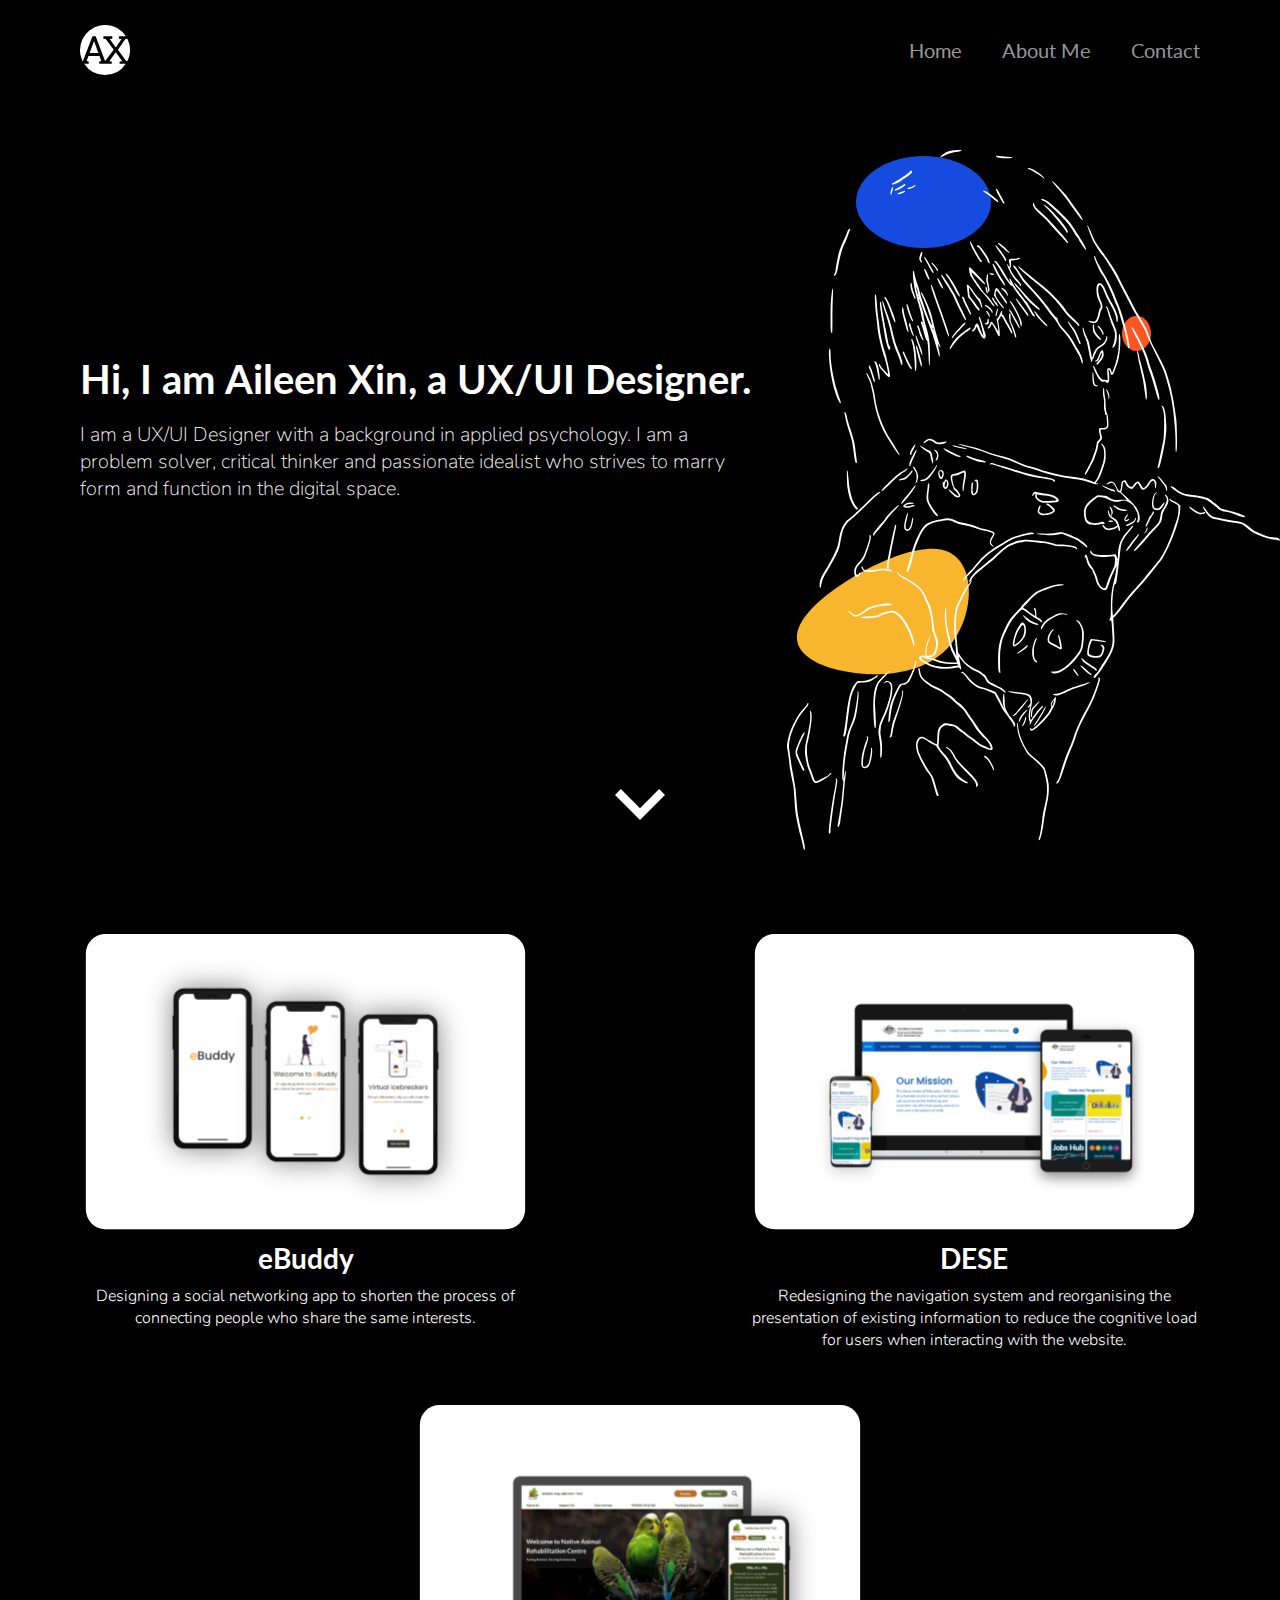
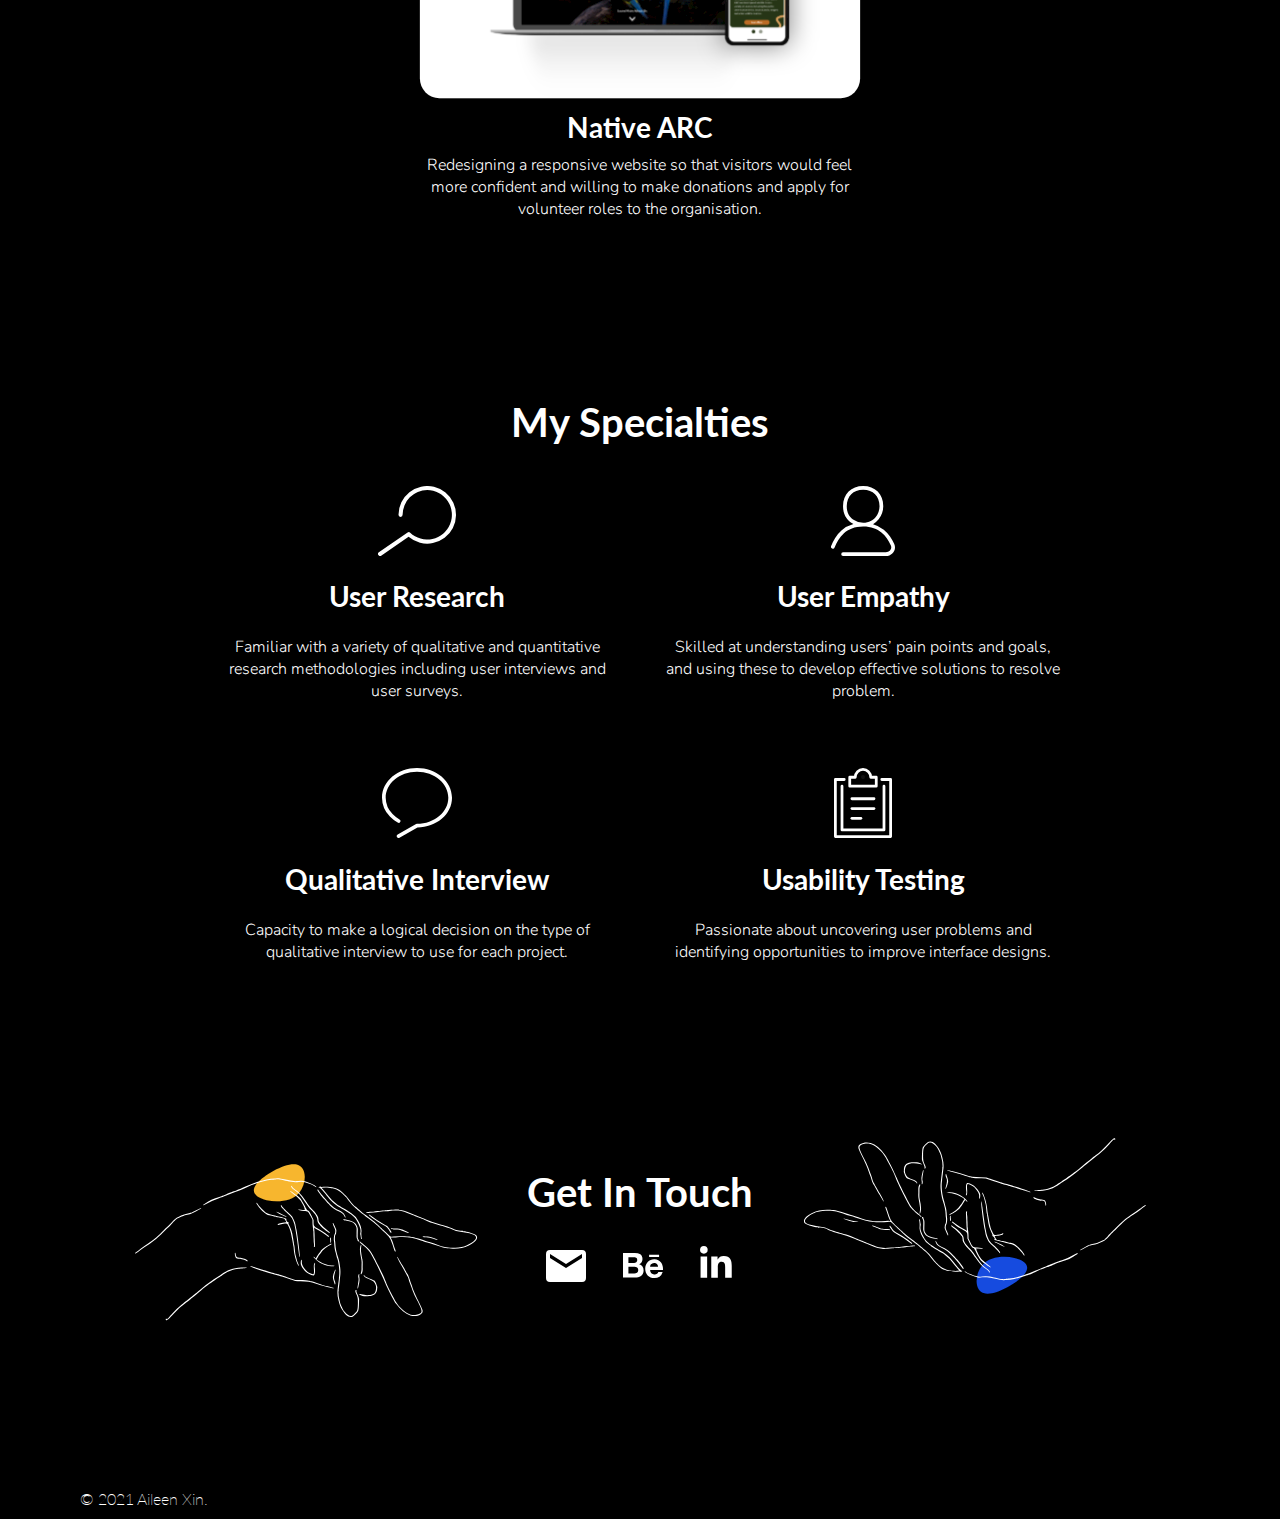
==== index.html @ 8c982981 "Summary" ====
<!doctype html>

<html lang="en">

<head>
  <meta charset="utf-8">
  <title>Aileen Xin's Portfolio</title>
  <meta name="description" content="The HTML5 Herald">
  <meta name="author" content="SitePoint">
  <meta name="viewport" content="width=device-width, initial-scale=1.0">
  <link rel="stylesheet" href="css/style.css">
  <link rel="stylesheet" href="css/header.css">
  <link rel="stylesheet" href="css/footer.css">
  <link rel="preconnect" href="https://fonts.gstatic.com">
  <link rel="preconnect" href="https://fonts.gstatic.com">
  <link href="https://fonts.googleapis.com/css2?family=Lato:ital,wght@0,100;0,300;0,400;0,700;0,900;1,100;1,300;1,400;1,700;1,900&family=Nunito:ital,wght@0,200;0,300;0,400;0,600;0,700;0,800;0,900;1,200;1,300;1,400;1,600;1,700;1,800;1,900&display=swap" rel="stylesheet">
</head>

<body>
  <header class="navigation">
    <img src="images/logo.svg" alt="logo" class="logo">
    <ul class="navigation-links">
      <li class='navigation-link'><a href="index.html">Home</a></li>
      <li class='navigation-link'><a href="about.html">About Me</a></li>
      <li class='navigation-link'><a href="contact.html">Contact</a></li>
    </ul>
    <img src="images/ic_menu_24px.svg" alt="hamburger" class="hamburger">
  </header>

  <section class="content">
    <div class="self-introduction">
      <h1>Hi, I am Aileen Xin, a UX/UI Designer.</h1>
      <p>I am a UX/UI Designer with a background in applied psychology. I am a problem solver, critical thinker and
        passionate idealist who strives to marry form and function in the digital space. </p>
    </div>
    <div class="img-myself">
    <img src="images/myself.svg" alt="myself" class="myself">
    
    <svg class="blue-eclipse" xmlns="http://www.w3.org/2000/svg" xmlns:xlink="http://www.w3.org/1999/xlink" width="153" height="110" viewBox="0 0 153 110">
  <defs>
    <filter id="Ellipse_1" x="0" y="0" width="153" height="110" filterUnits="userSpaceOnUse">
      <feOffset dy="3" input="SourceAlpha"/>
      <feGaussianBlur stdDeviation="3" result="blur"/>
      <feFlood flood-opacity="0.161"/>
      <feComposite operator="in" in2="blur"/>
      <feComposite in="SourceGraphic"/>
    </filter>
  </defs>
  <g transform="matrix(1, 0, 0, 1, 0, 0)" filter="url(#Ellipse_1)">
    <ellipse id="Ellipse_1-2" data-name="Ellipse 1" cx="67.5" cy="46" rx="67.5" ry="46" transform="translate(9 6)" fill="#144cdf"/>
  </g>
</svg>

<svg class="yellow-eclipse" xmlns="http://www.w3.org/2000/svg" xmlns:xlink="http://www.w3.org/1999/xlink" width="220.532" height="227.533" viewBox="0 0 220.532 227.533">
  <defs>
    <filter id="Path_10" x="0" y="0" width="220.532" height="227.533" filterUnits="userSpaceOnUse">
      <feOffset dy="3" input="SourceAlpha"/>
      <feGaussianBlur stdDeviation="3" result="blur"/>
      <feFlood flood-opacity="0.161"/>
      <feComposite operator="in" in2="blur"/>
      <feComposite in="SourceGraphic"/>
    </filter>
  </defs>
  <g transform="matrix(1, 0, 0, 1, 0, 0)" filter="url(#Path_10)">
    <path id="Path_10-2" data-name="Path 10" d="M1656.349,135.7c-38.669-7.5-44.36,21.519-34.06,56.543s36.59,76.056,75.259,83.552,89.717-18.545,79.417-53.569S1695.018,143.2,1656.349,135.7Z" transform="translate(-892.96 1496.13) rotate(-61)" fill="#f7b62d"/>
  </g>
</svg>

 <svg class="red-eclipse" xmlns="http://www.w3.org/2000/svg" xmlns:xlink="http://www.w3.org/1999/xlink" width="47" height="53" viewBox="0 0 47 53">
  <defs>
    <filter id="Path_227" x="0" y="0" width="47" height="53" filterUnits="userSpaceOnUse">
      <feOffset dy="3" input="SourceAlpha"/>
      <feGaussianBlur stdDeviation="3" result="blur"/>
      <feFlood flood-opacity="0.161"/>
      <feComposite operator="in" in2="blur"/>
      <feComposite in="SourceGraphic"/>
    </filter>
  </defs>
  <g transform="matrix(1, 0, 0, 1, 0, 0)" filter="url(#Path_227)">
    <path id="Path_227-2" data-name="Path 227" d="M14.5,0C22.508,0,29,7.835,29,17.5S22.508,35,14.5,35,0,27.165,0,17.5,6.492,0,14.5,0Z" transform="translate(9 6)" fill="#fe5621"/>
  </g>
</svg>

    </div>
    <a href="#content-case-study">
    <img src="images/arrow.svg" alt="arrow" class="arrow">
    </a>
  </section>

  <section id="content-case-study" class="content-case-study">
    <div id="case1" class="case-study">
      <img src="images/ebuddy.svg" alt="ebuddy" class="case-study-img">
      <h3><span>eBuddy</span></h3>
      <p>Designing a social networking app to shorten the process of connecting people who share the same interests. </p>
    </div>

    <div id="case2" class="case-study">
      <img src="images/DESE.svg" alt="DESE" class="case-study-img">
      <h3><span>DESE</span></h3>
      <p>Redesigning the navigation system and reorganising the presentation of existing information to reduce the cognitive load for users when interacting with the website. </p>
    </div>

    <div id="case3" class="case-study">
      <img src="images/Native ARC.svg" alt="Native ARC" class="case-study-img">
      <h3><span>Native ARC</span></h3>
      <p>Redesigning a responsive website so that visitors would feel more confident and willing to make donations and apply for volunteer roles to the organisation.</p>
    </div>
  </section>

  <section class="content-special">
      <h1>My Specialties </h1>
    <div class="content-special-info">
    <div id="user-research" class="special">
      <div class="img-container">
      <img src="images/Icon_search.svg" alt="search" class="special-img">
      </div>
      <h2>User Research</h2>
      <p>Familiar with a variety of qualitative and quantitative research methodologies including user interviews and user surveys.</p>
    </div>

    <div id="user-empathy" class="special">
      <div class="img-container">
      <img src="images/Icon_profile.svg" alt="profile" class="special-img">
      </div>
      <h2>User Empathy</h2>
      <p>Skilled at understanding users’ pain points and goals, and using these to develop effective solutions to resolve problem.</p>
    </div>

    <div id="qualitative-interview" class="special">
      <div class="img-container">
      <img src="images/Icon_message.svg" alt="message" class="special-img">
      </div>
      <h2>Qualitative Interview</h2>
      <p> Capacity to make a logical decision on the type of qualitative interview to use for each project.</p>
    </div>

    <div id="usability-testing" class="special">
      <div class="img-container">
        <img src="images/notes.svg" alt="note" class="special-img">
      </div>
      <h2>Usability Testing</h2>
      <p>Passionate about uncovering user problems and identifying opportunities to improve interface designs.</p>
    </div>
    </div>
  </section>

  <section class="get-in-touch">
    <img src="images/Hand-left.svg" alt="left hand" class="left-hand">
    <div class="get-info">
      <h1>Get In Touch</h1>
      <div class="social-media">
      <a href="#"><svg xmlns="http://www.w3.org/2000/svg" id="Component_35_1" data-name="Component 35 – 1" width="40" height="40" viewBox="0 0 40 40">
        <rect id="Rectangle_1146" data-name="Rectangle 1146" width="40" height="40"  opacity="0"/>
        <g id="ic_email_24px" transform="translate(0 4)">
          <path id="Path_447" data-name="Path 447" d="M38,4H6A4,4,0,0,0,2.02,8L2,32a4.012,4.012,0,0,0,4,4H38a4.012,4.012,0,0,0,4-4V8A4.012,4.012,0,0,0,38,4Zm0,8L22,22,6,12V8L22,18,38,8Z" transform="translate(-2 -4)"/>
        </g>
      </svg></a>

      <a href="https://www.behance.net/aileenxin"><svg xmlns="http://www.w3.org/2000/svg" id="Component_36_1" data-name="Component 36 – 1" width="40" height="40" viewBox="0 0 40 40">
        <rect id="Rectangle_1147" data-name="Rectangle 1147" width="40" height="40" opacity="0"/>
        <g id="bxl-behance" transform="translate(0 7)">
          <path id="Path_445" data-name="Path 445" d="M13.6,5.731a15.291,15.291,0,0,1,3.209.31,6.988,6.988,0,0,1,2.485,1.016A4.793,4.793,0,0,1,20.9,8.934a6.626,6.626,0,0,1,.56,2.885,5.394,5.394,0,0,1-.842,3.1,6.088,6.088,0,0,1-2.511,2.029,5.9,5.9,0,0,1,3.379,2.291A6.835,6.835,0,0,1,22.6,23.19a6.8,6.8,0,0,1-.716,3.225,6.217,6.217,0,0,1-1.947,2.227,8.626,8.626,0,0,1-2.8,1.279,12.569,12.569,0,0,1-3.217.412H2V5.731Zm-.7,9.94a3.917,3.917,0,0,0,2.383-.69,2.587,2.587,0,0,0,.926-2.237,2.955,2.955,0,0,0-.3-1.413,2.227,2.227,0,0,0-.834-.856,3.365,3.365,0,0,0-1.193-.43,7.215,7.215,0,0,0-1.393-.122H7.418v5.748Zm.3,10.474a6.894,6.894,0,0,0,1.519-.154,3.543,3.543,0,0,0,1.273-.522,2.586,2.586,0,0,0,.88-.982,3.421,3.421,0,0,0,.324-1.6,3.216,3.216,0,0,0-1.066-2.715,4.57,4.57,0,0,0-2.827-.808H7.418v6.777H13.2Zm17.123-.082a4.355,4.355,0,0,0,3.167,1.076,4.384,4.384,0,0,0,2.555-.746,3.153,3.153,0,0,0,1.305-1.579h4.308a8.164,8.164,0,0,1-3.177,4.6,9.241,9.241,0,0,1-5.158,1.385,10.235,10.235,0,0,1-3.8-.674,8.063,8.063,0,0,1-2.877-1.915,8.736,8.736,0,0,1-1.809-2.969,10.861,10.861,0,0,1-.64-3.8,10.44,10.44,0,0,1,.658-3.726,8.748,8.748,0,0,1,1.867-2.985,8.871,8.871,0,0,1,2.887-1.987,9.264,9.264,0,0,1,3.714-.724,8.462,8.462,0,0,1,3.956.88,7.931,7.931,0,0,1,2.779,2.363,9.645,9.645,0,0,1,1.565,3.381,12.57,12.57,0,0,1,.342,3.964H29.112a5,5,0,0,0,1.211,3.457ZM35.946,16.7a3.659,3.659,0,0,0-2.769-.992,4.216,4.216,0,0,0-1.947.4,3.938,3.938,0,0,0-1.239.982,3.542,3.542,0,0,0-.656,1.255,5.638,5.638,0,0,0-.222,1.173h7.961A4.753,4.753,0,0,0,35.946,16.7ZM28.113,7.382h9.974V9.811H28.113Z" transform="translate(-2 -5.731)"/>
        </g>
      </svg></a>

      <a href="https://www.linkedin.com/in/aileenxin/"><svg xmlns="http://www.w3.org/2000/svg" id="Component_37_1" data-name="Component 37 – 1" width="32" height="32" viewBox="0 0 32 32">
        <rect id="Rectangle_1148" data-name="Rectangle 1148" width="32" height="32" opacity="0"/>
        <g id="bxl-linkedin" transform="translate(0.053 0.053)">
          <ellipse id="Ellipse_84" data-name="Ellipse 84" cx="3.806" cy="3.806" rx="3.806" ry="3.806" transform="translate(0 0)"/>
          <path id="Path_446" data-name="Path 446" d="M13.78,9.077V30.194h6.557V19.751c0-2.756.518-5.424,3.935-5.424,3.37,0,3.411,3.15,3.411,5.6V30.2h6.56V18.615c0-5.689-1.225-10.06-7.874-10.06a6.894,6.894,0,0,0-6.207,3.41h-.089V9.077ZM3.1,9.077H9.662V30.194H3.095Z" transform="translate(-2.573 1.42)"/>
        </g>
      </svg></a>
    </div>
    </div>
    <img src="images/Hand-right.svg" alt="right hand" class="right-hand">
  </section>

  <footer>
    <p>© 2021 Aileen Xin.</p>
  </footer>
</body>

</html>
---- css/style.css ----
body{
    background-color:black;
    margin:0;
    padding:0;
}

section{
    margin:0 80px;
    min-height: 500px;
}

.content{
    position:relative;
    height:calc(100vh - 200px);
    margin-top:50px;
}

@media only screen and (max-width: 800px) {
    .content{
        height: auto !important;
        display: flex;
        flex-direction: column-reverse;
        margin-top:20px !important;
    }

    .self-introduction{
        position:static !important;
        display:flex;
        flex-direction:column;
        width:100% !important;
        margin-top:40px !important;
    }
    
    .self-introduction h1{
        font-size: 24px !important;
    }

    .self-introduction p{
        font-size: 16px !important;
    }

    .content .myself{
        position:static !important;
        height:100%;
        width:60%;
        margin:0 auto;
    }
    
    .content .arrow{
        display: none !important;
    }
}

.self-introduction{
    position:absolute;
    display:flex;
    flex-direction:column;
    width:60%;
    margin-top:calc(45vh - 200px);
}

.self-introduction h1{
    font-family: 'Lato', sans-serif;
    font-size: 40px;
    color:white;
    margin:0;
    padding:0;
}

.self-introduction p{
    font-family:'Nunito', sans-serif;
    font-size:20px;
    word-wrap: break-word;
    color:white;
    font-weight:100;
    margin:0;
    padding:0;
    margin-top:18px;
}

.img-myself > .myself{
    position:absolute;
    right:-80px;
    height:100%;
    z-index: 10;
}

.img-myself > .blue-eclipse{
    position:absolute;
    right: 200px;

}

.blue-eclipse #Ellipse_1-2{
    animation: color-change1 5s cubic-bezier(0.68, -0.55, 0.27, 1.55) infinite;
}

.img-myself > .yellow-eclipse{
    position:absolute;
    right: 200px;
    top:350px;
}

.yellow-eclipse #Path_10-2{
     animation: color-change2 5s cubic-bezier(0.68, -0.55, 0.27, 1.55) infinite;
}

.img-myself > .red-eclipse{
    position:absolute;
    right: 40px;
    top:160px;
}

.red-eclipse #Path_227-2{
    animation: color-change3 5s cubic-bezier(0.68, -0.55, 0.27, 1.55) infinite;
}

.content .arrow{
    position:absolute;
    bottom:30px;
    left:calc(50% - 25px);
    width:50px;
    animation: bounce-arrow 2s infinite;
    cursor: pointer;
}

@keyframes bounce-arrow{
    from{
        bottom:30px;
    }

    50%{bottom:10px;
    }

    to{bottom:30px;
    }
}

@keyframes color-change1{
    from{
        fill:#144cdf;
    }

    25%{
        fill:#f7b62d;
    }

    50%{
        fill:#fe5621;
    }


    to{
        fill:#144cdf;
    }
}

@keyframes color-change2{
    from{
        fill:#f7b62d;
    }

    25%{
        fill:#fe5621;
    }

    50%{
        fill:#144cdf;
    }


    to{
        fill:#f7b62d;
    }
}

@keyframes color-change3{
    from{
        fill:#fe5621;
    }

    25%{
        fill:#144cdf;
    }

    50%{
        fill:#f7b62d;
    }

    to{
        fill:#fe5621;
    }
}

.content-case-study{
    margin-top:80px;
    display: grid;
    grid-template-columns: repeat(7, 1fr);
    grid-template-rows: 1fr 1fr;
    grid-gap: 50px; 
    grid-template-areas:"case1 case1 case1 .  case2 case2 case2"
                         ".  . case3 case3 case3 .  ." ;
}

@media only screen and (max-width: 600px) {
    .content-case-study{
        margin-top:40px;
        display: flex;
        flex-direction: column;      
}

.content-case-study h3{
    font-size: 24px !important;
}
}

#case1{
    grid-area: case1;
}

#case2{
    grid-area: case2;
}

#case3{
    grid-area: case3;
}

.content-case-study .case-study{
    text-align: center;
}

.content-case-study .case-study-img{
    width: 100%;
    max-height: 100%;
    transition: ease 0.5s;
}

.content-case-study h3{
    color:white;
    font-family: 'Lato', sans-serif;
    font-size: 28px;
    margin:0;
    padding:0;
}

.content-case-study p{
    color: white;
    font-family: 'Nunito', sans-serif;
    font-size:16px;
    font-weight: 300;
    margin:0;
    margin-top:10px;
}

.content-case-study .case-study-img:hover{
    opacity: 50%;
}

.content-case-study h3:hover{
    text-decoration: underline;
}

/* content-special style */
.content-special{
    height:auto;
    display: flex;
    align-items: center;
    flex-direction: column;
    justify-content: center;
    margin-top: 150px;
    
}

@media only screen and (max-width: 600px) {
    .content-special{
        height: auto;
    }

    .content-special .special .special-img{
        height: 60% !important;
    }

    .content-special h1{
        font-size: 24px !important;
        margin:0;
        margin-top: 100px;
    }

    .content-special .special h2{
        font-size: 18px !important;
        margin:0;
    }

    .content-special .special p{
        margin:0;
        margin-top: 16px;
    }
}

.content-special h1{
    color:white;
    font-family: 'Lato', sans-serif;
    font-size: 40px;
    margin-bottom: 40px;
}

.content-special .content-special-info{
    display: grid;
    grid-template-columns: repeat(auto-fit, minmax(360px,1fr));
    grid-gap: 50px; 
    text-align: center;
}

.content-special .special .img-container{
    width:100%;
    height: 70px;
    display: flex;
    justify-content: center;
    align-items: center;
}

.content-special .special .special-img{
    height: 100%;
    width: auto;

}

.content-special .special h2{
    color:white;
    font-family: 'Lato', sans-serif;
    font-size: 28px;
}

.content-special .special p{
    color: white;
    font-family: 'Nunito', sans-serif;
    font-size: 16px;
    font-weight: 300;
}

/* Get in touch style */
.get-in-touch{
    display: flex;
    justify-content: space-evenly;
    align-items: center;
    padding: 0;
    height:50vh;
}

@media only screen and (max-width: 600px) {
    .get-in-touch{
        flex-direction: column;
        height: auto;
        margin-top: 50px;
    }

    .left-hand, .right-hand{
        width:60% !important;
    }
    
    .social-media{
        margin-top: 10px !important;
    }

    .get-info h1{
        font-size: 24px !important;
    }

    #Component_35_1{
        width:70% !important;
    }

    #Component_36_1{
        width: 70% !important;
    }

    #Component_37_1{
        width: 70% !important;
}
}

.get-info{
    text-align: center;
}

.left-hand, .right-hand{
    width:350px;
}

.get-info h1{
    color:white;
    font-family: 'Lato', sans-serif;
    font-size:40px;
    margin:0;
    padding:0;
}

.social-media{
    display: flex;
    justify-content: space-around;
    align-items:flex-start;
    width: 223px;
    margin-top: 30px;
}

.get-in-touch #Component_35_1{
    fill:white;
    transition: ease 0.3s;
}
.get-in-touch #Component_35_1:hover{
    fill:#f7b62d;
}

.get-in-touch #Component_36_1{
    fill:white;
    transition: ease 0.3s;
}

.get-in-touch #Component_36_1:hover{
    fill:#1769ff;
}

.get-in-touch #Component_37_1{
    fill:white;
    transition: ease 0.3s;
}

.get-in-touch #Component_37_1:hover{
    fill:#0077b7;
}
---- css/header.css ----
.navigation{
    display:flex;
    justify-content:space-between;
    align-items:center; 
    padding:0 80px;
    height:100px;
}

@media only screen and (max-width: 600px) {
    .logo{
        height:30px !important;
    }

    .navigation-links{
        display: none !important;   
    }

    .hamburger{
        display: block !important;
    }
}

.logo{
    height:50px;
}

.navigation-links{
    display:flex;
    padding:0;
    margin:0;
}

.navigation-link{
    margin-left: 40px;
    list-style-type:none;
    color:white;
    font-family:'Lato', sans-serif;
    font-size:20px;
}

.navigation-link a{
    text-decoration:none;
    color:rgba(255,255,255,0.6);
}

.navigation-link a:hover{
    text-decoration:none;
    color:white;
}

.hamburger{
    display: none;
}
---- css/footer.css ----
footer p{
    padding-left:80px;
    color:white;
    font-family: 'Lato', sans-serif;
    font-weight: 200;
    margin:0;
}

footer{
    height: 40px;
    display: flex;
    align-items: center;
}
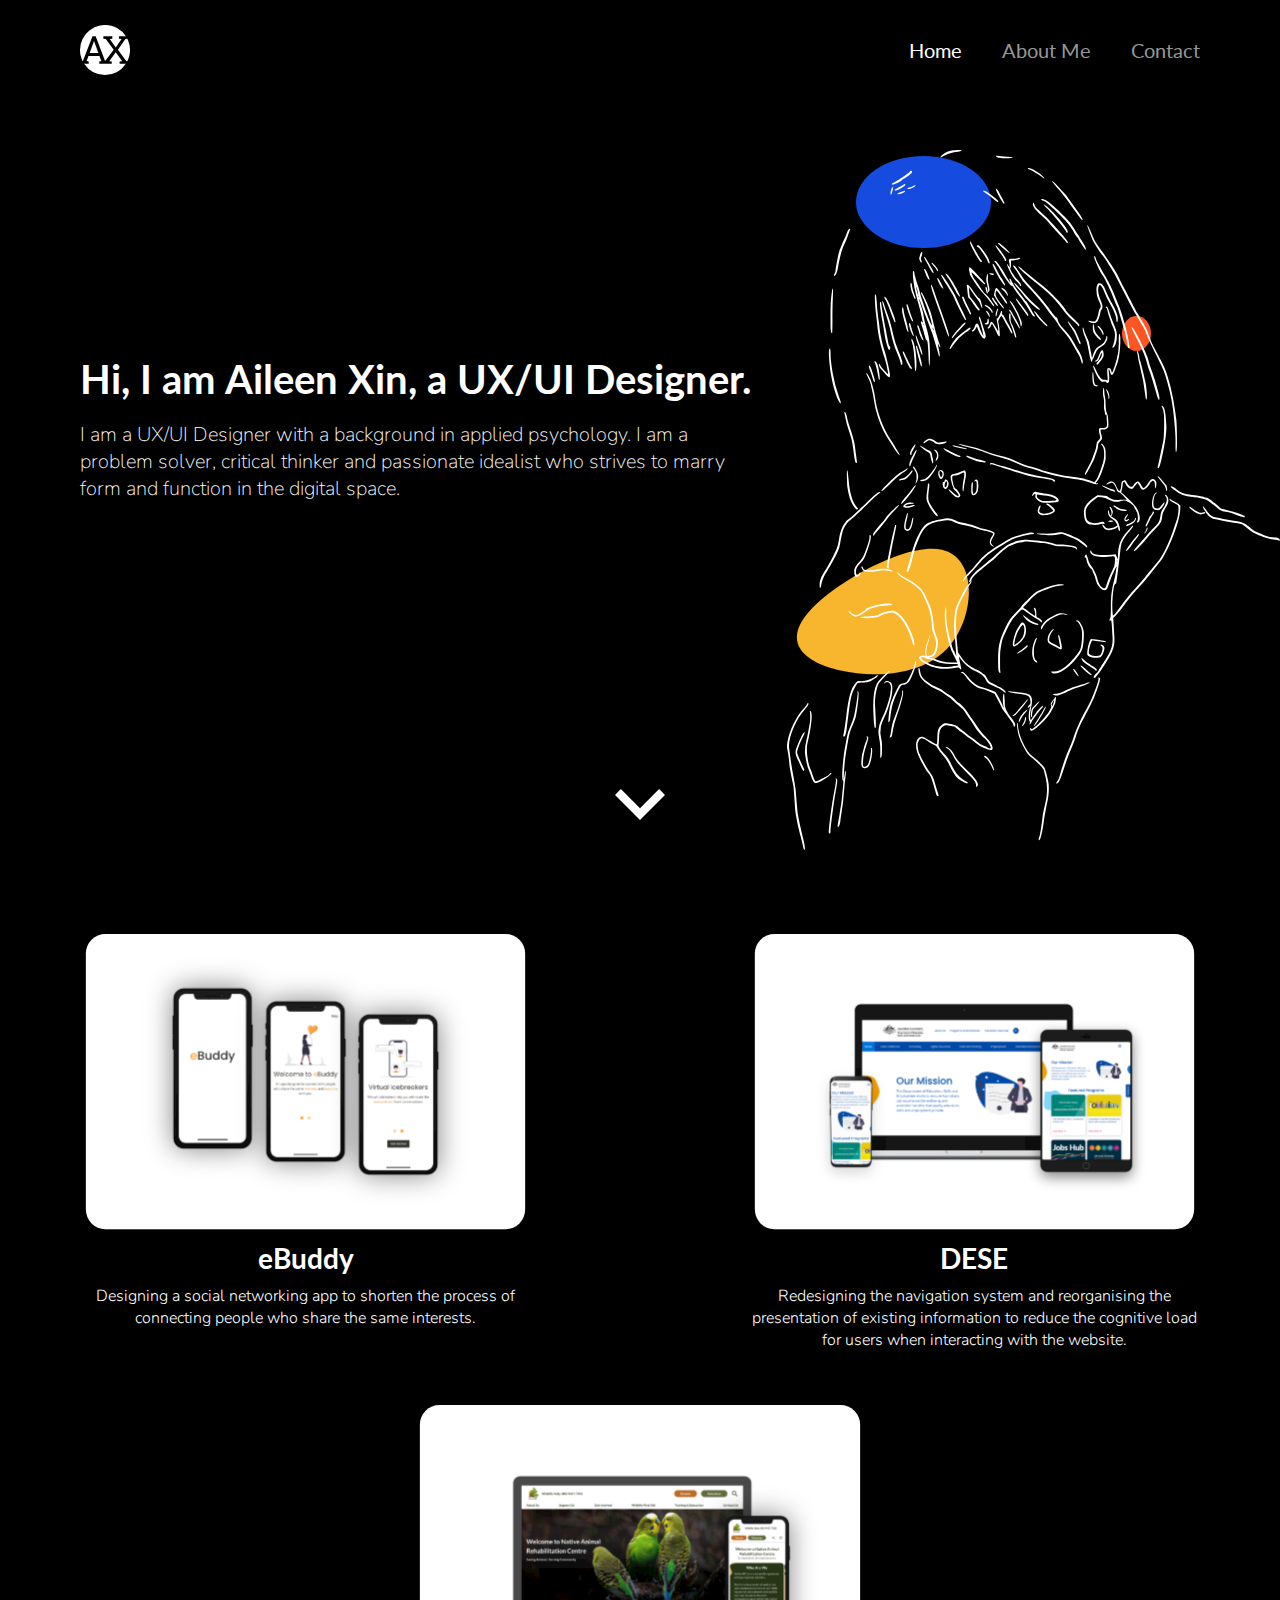
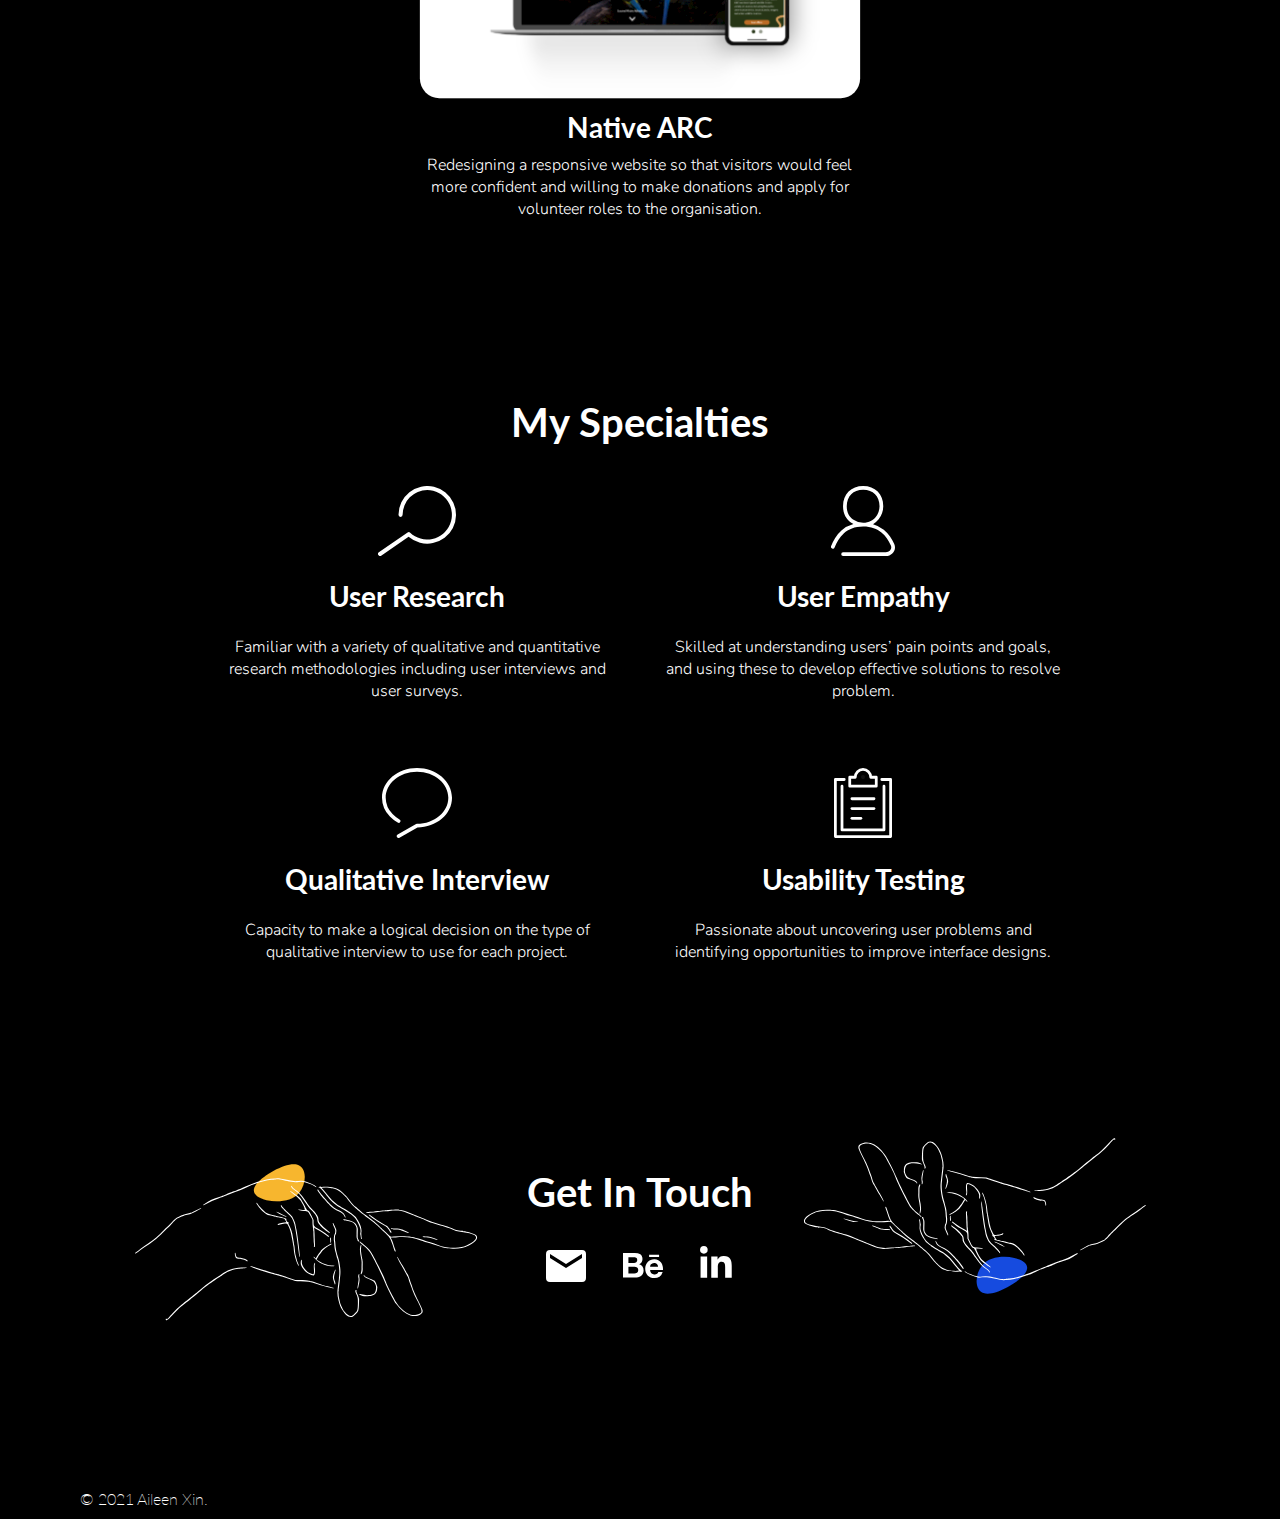
==== commit f4bbb3f6: "gogle analytics" ====
--- a/index.html
+++ b/index.html
@@ -11,12 +11,21 @@
   <link rel="stylesheet" href="css/style.css">
   <link rel="stylesheet" href="css/header.css">
   <link rel="stylesheet" href="css/footer.css">
+  <link rel="stylesheet" href="css/sidenav.css">
   <link rel="preconnect" href="https://fonts.gstatic.com">
   <link rel="preconnect" href="https://fonts.gstatic.com">
   <link href="https://fonts.googleapis.com/css2?family=Lato:ital,wght@0,100;0,300;0,400;0,700;0,900;1,100;1,300;1,400;1,700;1,900&family=Nunito:ital,wght@0,200;0,300;0,400;0,600;0,700;0,800;0,900;1,200;1,300;1,400;1,600;1,700;1,800;1,900&display=swap" rel="stylesheet">
+  <!-- Global site tag (gtag.js) - Google Analytics -->
+  <script async src="https://www.googletagmanager.com/gtag/js?id=G-HFRY3NH0RE"></script>
+  <script>
+    window.dataLayer = window.dataLayer || [];
+    function gtag(){dataLayer.push(arguments);}
+    gtag('js', new Date());
+
+    gtag('config', 'G-HFRY3NH0RE');
+  </script>
 </head>
 
-<body>
   <header class="navigation">
     <img src="images/logo.svg" alt="logo" class="logo">
     <ul class="navigation-links">
@@ -24,8 +33,15 @@
       <li class='navigation-link'><a href="about.html">About Me</a></li>
       <li class='navigation-link'><a href="contact.html">Contact</a></li>
     </ul>
-    <img src="images/ic_menu_24px.svg" alt="hamburger" class="hamburger">
+    <button onclick="openNav()" class="hamburger"><img src="images/ic_menu_24px.svg" alt="hamburger"></button>
   </header>
+
+  <div id="mySidenav" class="sidenav">
+    <a href="javascript:void(0)" class="closebtn" onclick="closeNav()">&times;</a>
+    <a href="index.html">Home</a>
+    <a href="about.html">About Me</a>
+    <a href="contact.html">Contact</a>
+  </div>
 
   <section class="content">
     <div class="self-introduction">
@@ -178,6 +194,14 @@
   <footer>
     <p>© 2021 Aileen Xin.</p>
   </footer>
+
+  <script src="https://ajax.googleapis.com/ajax/libs/jquery/3.3.1/jquery.min.js"></script>
+  <script src="scripts/scroll.js"></script>
+  <script src="scripts/sidenav.js"></script>
+  <script src="scripts/navlinks.js"></script>
+  
+ 
+  
 </body>
 
 </html>--- a/css/style.css
+++ b/css/style.css
@@ -39,16 +39,33 @@
         font-size: 16px !important;
     }
 
+    .content .img-myself{
+        text-align: center;
+    }
     .content .myself{
         position:static !important;
         height:100%;
         width:60%;
         margin:0 auto;
-    }
-    
+        z-index: 100 !important;
+    }
+
+    .img-myself > .blue-eclipse{
+        display: none !important;
+    }
+
+    .img-myself > .yellow-eclipse{
+        display: none !important;
+    }
+
+    .img-myself > .red-eclipse{
+        display: none !important;
+    }
+
     .content .arrow{
         display: none !important;
     }
+
 }
 
 .self-introduction{
@@ -234,6 +251,7 @@
     width: 100%;
     max-height: 100%;
     transition: ease 0.5s;
+    cursor: pointer;
 }
 
 .content-case-study h3{
@@ -242,6 +260,7 @@
     font-size: 28px;
     margin:0;
     padding:0;
+    cursor: pointer;
 }
 
 .content-case-study p{
--- a/css/header.css
+++ b/css/header.css
@@ -38,6 +38,10 @@
     font-size:20px;
 }
 
+.white-link a{
+    color: white !important;
+}
+
 .navigation-link a{
     text-decoration:none;
     color:rgba(255,255,255,0.6);
@@ -50,4 +54,8 @@
 
 .hamburger{
     display: none;
-}+    cursor: pointer;
+    background-color: black;
+    border:none;
+    outline:none;
+}
--- a/css/sidenav.css
+++ b/css/sidenav.css
@@ -0,0 +1,57 @@
+/* The side navigation menu */
+.sidenav {
+    height: 100%; /* 100% Full-height */
+    width: 0; /* 0 width - change this with JavaScript */
+    position: fixed; /* Stay in place */
+    z-index: 100; /* Stay on top */
+    top: 0; /* Stay at the top */
+    left: 0;
+    background-color:black; /* Black*/
+    overflow-x: hidden; /* Disable horizontal scroll */
+    padding-top: 100px; /* Place content 60px from the top */
+    transition: 0.5s; /* 0.5 second transition effect to slide in the sidenav */
+    
+    display: flex;
+    flex-direction: column;
+    align-items: center;
+  }
+
+  
+  /* The navigation menu links */
+  .sidenav a {
+    margin-bottom: 100px;
+    text-decoration: none;
+    font-size: 24px;
+    color:rgba(255,255,255,0.6);
+    display: block;
+    transition: 0.3s;
+    font-family:"Lato", sans-serif;
+  }
+  
+  /* When you mouse over the navigation links, change their color */
+  .sidenav a:hover {
+    color:white;
+  }
+  
+  /* Position and style the close button (top right corner) */
+  .sidenav .closebtn {
+    position: absolute;
+    top: 0;
+    right: 25px;
+    font-size: 36px;
+    margin-left: 50px;
+  }
+  
+  /* Style page content - use this if you want to push the page content to the right when you open the side navigation */
+  #main {
+    transition: margin-left .5s;
+    padding: 20px;
+  }
+  
+  /* On smaller screens, where height is less than 450px, change the style of the sidenav (less padding and a smaller font size) */
+  @media screen and (max-height: 450px) {
+    .sidenav {padding-top: 15px;}
+    .sidenav a {font-size: 18px;}
+  }
+
+  